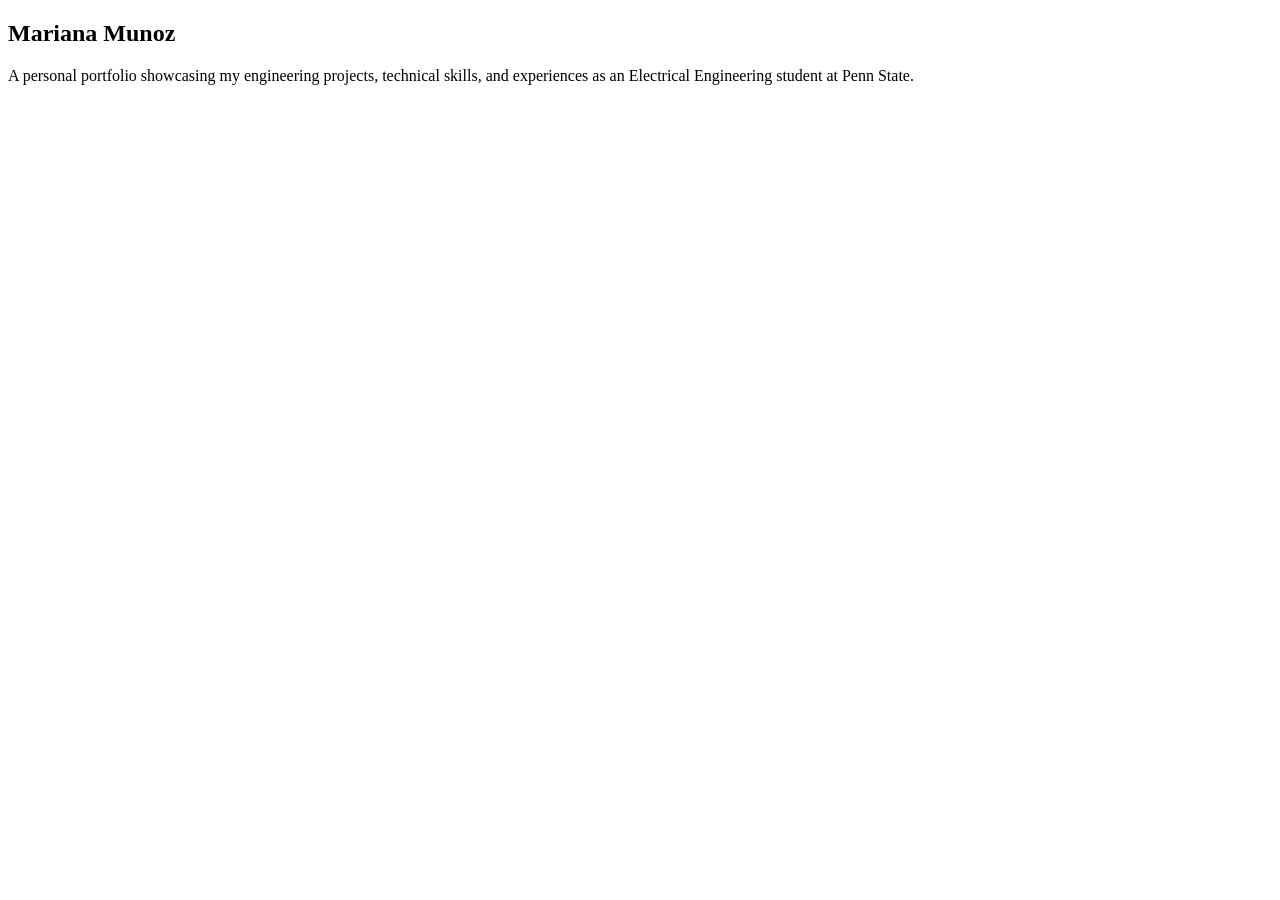
==== index.html @ e47ddd18 "Create index.html" ====
<!DOCTYPE html>
<html lang="en">
<head>
    <meta charset="UTF-8">
    <meta name="viewport" content="width=device-width, initial-scale=1.0">
    <title>Mariana Munoz | Portfolio</title>
    <link rel="stylesheet" href="style.css">
</head>

<body>
    <section class="hero">
        <h1>Mariana Munoz</h1>

        <p class="description">
            A personal portfolio showcasing my engineering
            projects, technical skills, and experiences as
            an Electrical Engineering student at Penn State.
        </p>
    </section>
</body>
</html>
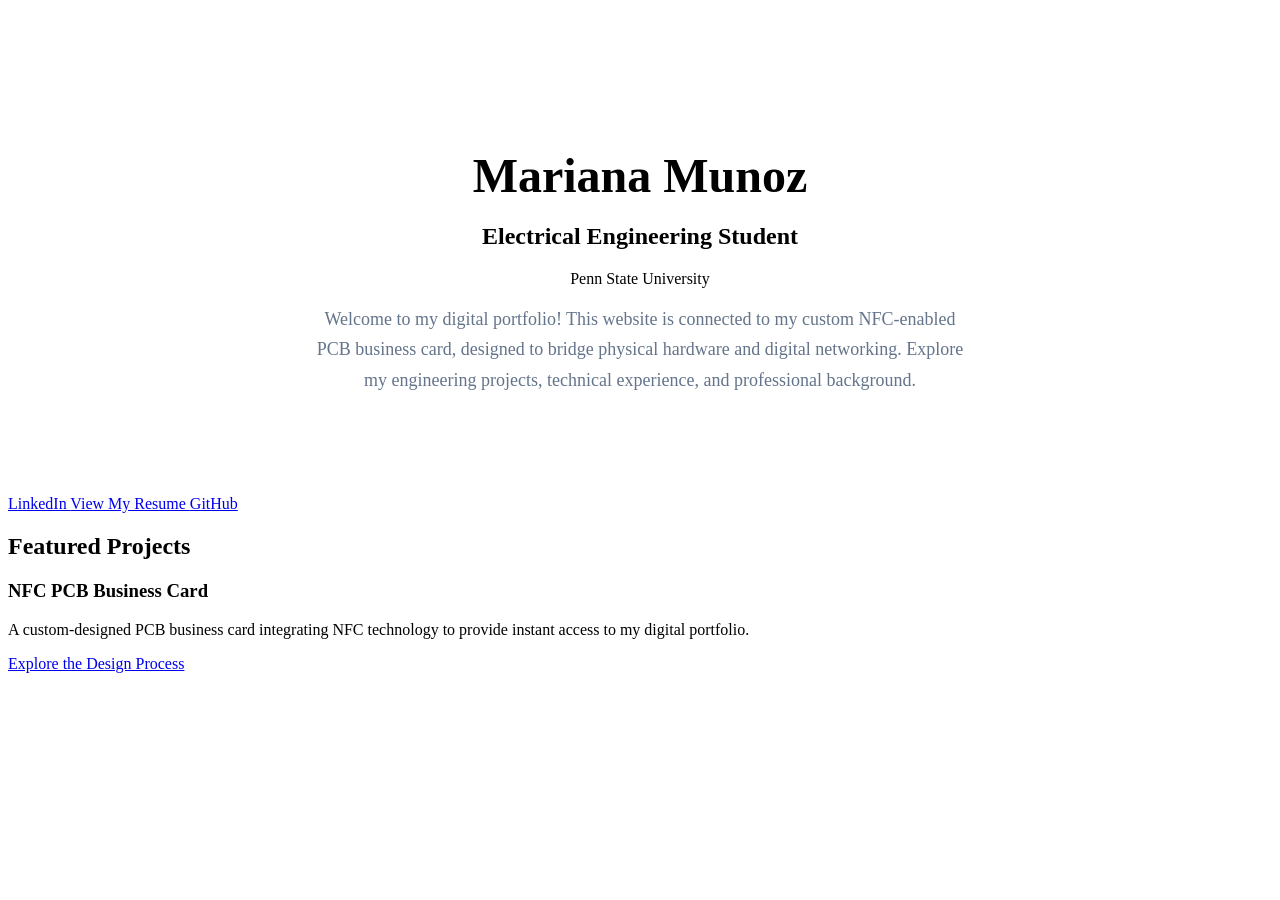
==== commit f11c4220: "Update index.html" ====
--- a/index.html
+++ b/index.html
@@ -1,21 +1,85 @@
+
 <!DOCTYPE html>
 <html lang="en">
+
 <head>
     <meta charset="UTF-8">
     <meta name="viewport" content="width=device-width, initial-scale=1.0">
-    <title>Mariana Munoz | Portfolio</title>
+
+    <title>Mariana Munoz | Engineering Portfolio</title>
+
     <link rel="stylesheet" href="style.css">
 </head>
 
 <body>
-    <section class="hero">
-        <h1>Mariana Munoz</h1>
 
-        <p class="description">
-            A personal portfolio showcasing my engineering
-            projects, technical skills, and experiences as
-            an Electrical Engineering student at Penn State.
-        </p>
-    </section>
+    <main class="container">
+
+        <!-- Introduction -->
+        <section class="hero">
+            <h1>Mariana Munoz</h1>
+
+            <h2>Electrical Engineering Student</h2>
+
+            <p class="university">Penn State University</p>
+
+            <p class="description">
+                Welcome to my digital portfolio! This website
+                is connected to my custom NFC-enabled PCB business
+                card, designed to bridge physical hardware and
+                digital networking. Explore my engineering projects,
+                technical experience, and professional background.
+            </p>
+        </section>
+
+        <!-- Professional Links -->
+        <section class="links">
+
+            <a href="YOUR_LINKEDIN_URL"
+               class="button primary"
+               target="_blank"
+               rel="noopener noreferrer">
+                LinkedIn
+            </a>
+
+            <a href="resume.pdf"
+               class="button"
+               target="_blank"
+               rel="noopener noreferrer">
+                View My Resume
+            </a>
+
+            <a href="https://github.com/marianamunoz-eng"
+               class="button"
+               target="_blank"
+               rel="noopener noreferrer">
+                GitHub
+            </a>
+
+        </section>
+
+        <!-- Projects -->
+        <section class="projects">
+
+            <h2>Featured Projects</h2>
+
+            <article class="project-card">
+                <h3>NFC PCB Business Card</h3>
+
+                <p>
+                    A custom-designed PCB business card
+                    integrating NFC technology to provide
+                    instant access to my digital portfolio.
+                </p>
+
+                <a href="projects.html">
+                    Explore the Design Process
+                </a>
+            </article>
+
+        </section>
+
+    </main>
+
 </body>
 </html>
--- a/style.css
+++ b/style.css
@@ -0,0 +1,17 @@
+.hero {
+    text-align: center;
+    padding: 100px 20px;
+}
+
+.hero h1 {
+    font-size: 48px;
+    margin-bottom: 15px;
+}
+
+.description {
+    font-size: 18px;
+    color: #64748b;
+    max-width: 650px;
+    margin: 0 auto;
+    line-height: 1.7;
+}
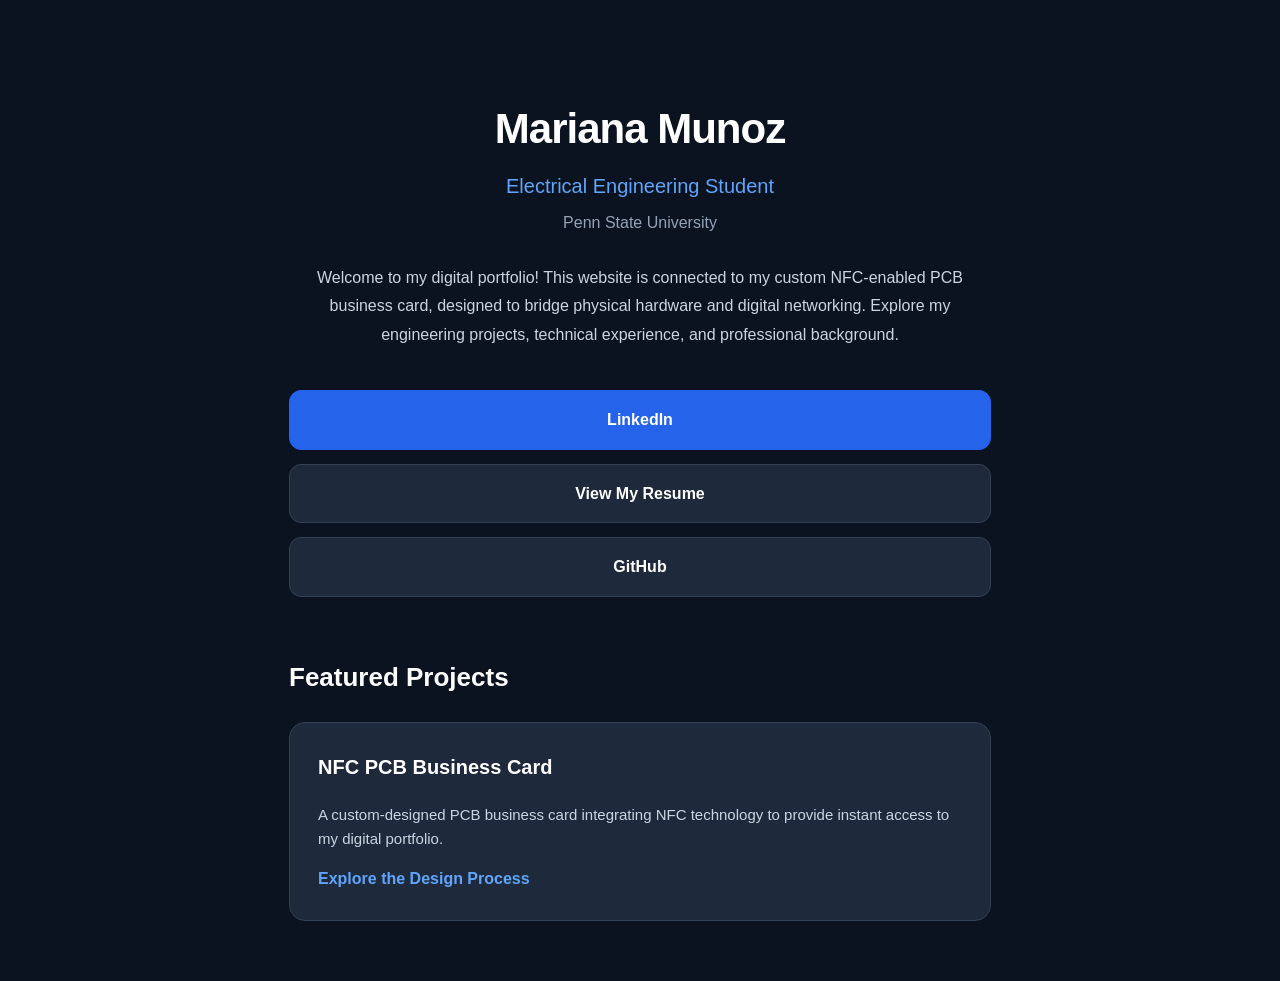
==== commit ad0568f2: "Update index.html" ====
--- a/index.html
+++ b/index.html
@@ -35,7 +35,7 @@
         <!-- Professional Links -->
         <section class="links">
 
-            <a href="YOUR_LINKEDIN_URL"
+            <a href="www.linkedin.com/in/marianamunozmendes"
                class="button primary"
                target="_blank"
                rel="noopener noreferrer">
--- a/style.css
+++ b/style.css
@@ -1,17 +1,156 @@
+
+/* GENERAL WEBSITE STYLING */
+
+* {
+    box-sizing: border-box;
+}
+
+body {
+    margin: 0;
+    padding: 0;
+    font-family: Arial, sans-serif;
+    background-color: #0b1220;
+    color: #ffffff;
+    line-height: 1.6;
+}
+
+/* MAIN CONTAINER */
+
+.container {
+    max-width: 750px;
+    margin: 0 auto;
+    padding: 60px 24px;
+}
+
+/* INTRODUCTION */
+
 .hero {
     text-align: center;
-    padding: 100px 20px;
+    margin-bottom: 40px;
 }
 
 .hero h1 {
-    font-size: 48px;
-    margin-bottom: 15px;
+    font-size: 42px;
+    margin-bottom: 8px;
+    letter-spacing: -1px;
+}
+
+.hero h2 {
+    font-size: 20px;
+    color: #60a5fa;
+    font-weight: 500;
+    margin: 0;
+}
+
+.university {
+    color: #94a3b8;
+    font-size: 16px;
+    margin-top: 8px;
 }
 
 .description {
-    font-size: 18px;
-    color: #64748b;
-    max-width: 650px;
-    margin: 0 auto;
-    line-height: 1.7;
+    color: #cbd5e1;
+    font-size: 16px;
+    line-height: 1.8;
+    margin-top: 28px;
 }
+
+/* PROFESSIONAL LINKS */
+
+.links {
+    display: flex;
+    flex-direction: column;
+    gap: 14px;
+    margin-bottom: 60px;
+}
+
+.button {
+    display: block;
+    padding: 16px 24px;
+    background-color: #1e293b;
+    color: white;
+    text-decoration: none;
+    text-align: center;
+    font-size: 16px;
+    font-weight: 600;
+    border: 1px solid #334155;
+    border-radius: 12px;
+    transition: all 0.3s ease;
+}
+
+.button:hover {
+    background-color: #334155;
+    transform: translateY(-3px);
+}
+
+.button.primary {
+    background-color: #2563eb;
+    border-color: #2563eb;
+}
+
+.button.primary:hover {
+    background-color: #1d4ed8;
+}
+
+/* PROJECT SECTION */
+
+.projects {
+    margin-top: 40px;
+}
+
+.projects h2 {
+    font-size: 26px;
+    margin-bottom: 24px;
+}
+
+.project-card {
+    background-color: #1e293b;
+    padding: 28px;
+    border-radius: 16px;
+    border: 1px solid #334155;
+}
+
+.project-card h3 {
+    font-size: 20px;
+    margin-top: 0;
+}
+
+.project-card p {
+    color: #cbd5e1;
+    font-size: 15px;
+}
+
+.project-card a {
+    color: #60a5fa;
+    text-decoration: none;
+    font-weight: 600;
+}
+
+.project-card a:hover {
+    text-decoration: underline;
+}
+
+/* MOBILE RESPONSIVENESS */
+
+@media (max-width: 600px) {
+
+    .container {
+        padding: 45px 20px;
+    }
+
+    .hero h1 {
+        font-size: 34px;
+    }
+
+    .hero h2 {
+        font-size: 18px;
+    }
+
+    .description {
+        font-size: 15px;
+    }
+
+    .project-card {
+        padding: 22px;
+    }
+}
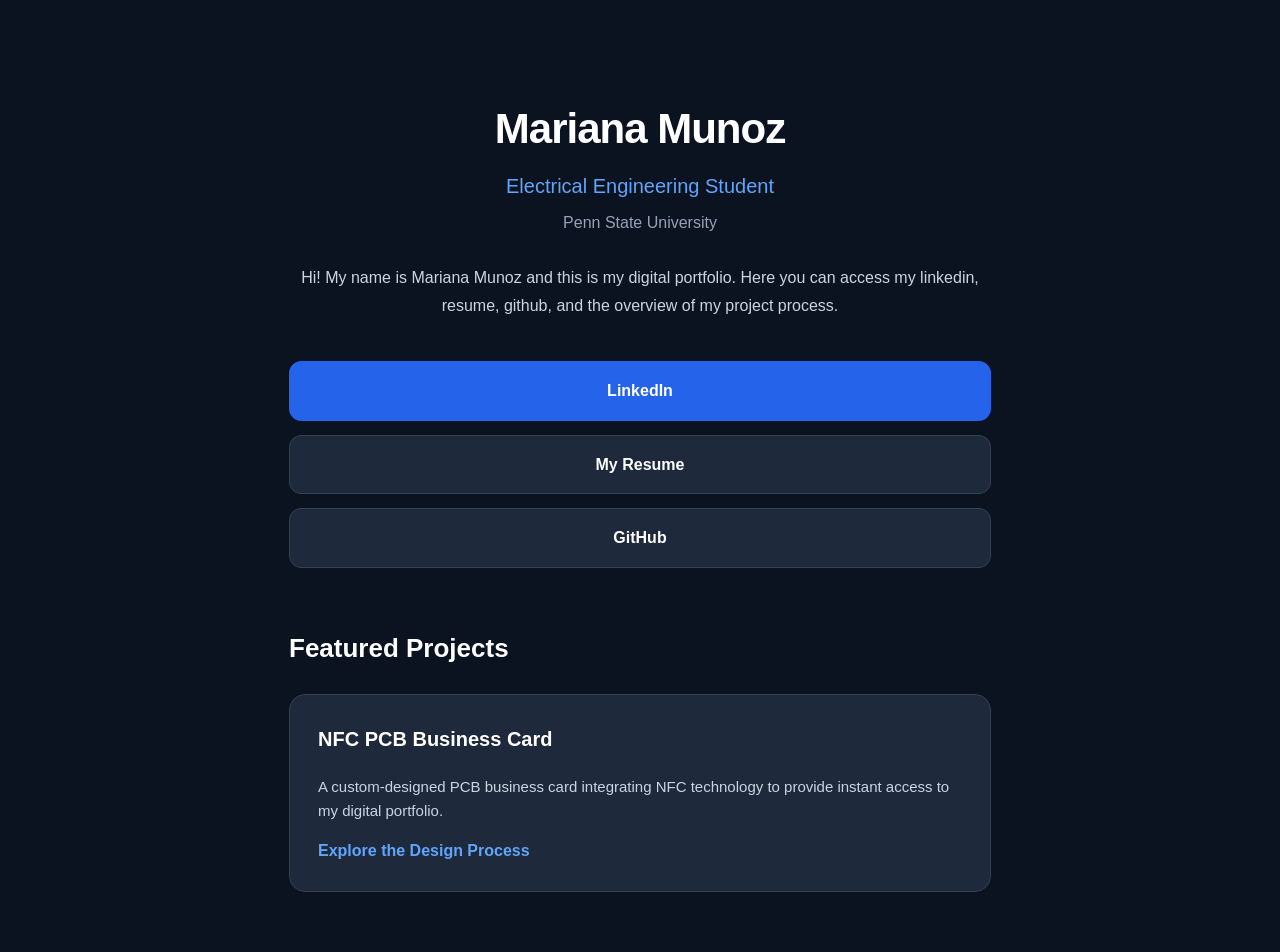
==== commit 1d9ed9f1: "Update index.html" ====
--- a/index.html
+++ b/index.html
@@ -24,29 +24,27 @@
             <p class="university">Penn State University</p>
 
             <p class="description">
-                Welcome to my digital portfolio! This website
-                is connected to my custom NFC-enabled PCB business
-                card, designed to bridge physical hardware and
-                digital networking. Explore my engineering projects,
-                technical experience, and professional background.
+                Hi! My name is Mariana Munoz and this is my digital
+                portfolio. Here you can access my linkedin, resume,
+                github, and the overview of my project process.
             </p>
         </section>
 
         <!-- Professional Links -->
         <section class="links">
 
-            <a href="www.linkedin.com/in/marianamunozmendes"
+            <a href="linkedin.com/in/marianamunozmendes"
                class="button primary"
                target="_blank"
                rel="noopener noreferrer">
                 LinkedIn
             </a>
 
-            <a href="resume.pdf"
+            <a href="resume (2).pdf"
                class="button"
                target="_blank"
                rel="noopener noreferrer">
-                View My Resume
+                My Resume
             </a>
 
             <a href="https://github.com/marianamunoz-eng"
--- a/style.css
+++ b/style.css
@@ -154,3 +154,74 @@
         padding: 22px;
     }
 }
+
+
+/* PROJECT DETAIL PAGE */
+
+.back-link {
+    display: inline-block;
+    color: #60a5fa;
+    text-decoration: none;
+    margin-bottom: 40px;
+    font-size: 15px;
+}
+
+.back-link:hover {
+    text-decoration: underline;
+}
+
+.project-header {
+    margin-bottom: 55px;
+}
+
+.project-header h1 {
+    font-size: 38px;
+    margin-bottom: 10px;
+}
+
+.project-subtitle {
+    color: #60a5fa;
+    font-size: 15px;
+    font-weight: 500;
+}
+
+.project-process h2,
+.project-outcome h2 {
+    font-size: 26px;
+    margin-bottom: 24px;
+}
+
+.process-step {
+    background-color: #1e293b;
+    border: 1px solid #334155;
+    border-radius: 14px;
+    padding: 25px;
+    margin-bottom: 18px;
+}
+
+.process-step h3 {
+    color: #60a5fa;
+    margin-top: 0;
+    font-size: 19px;
+}
+
+.process-step p,
+.project-outcome p {
+    color: #cbd5e1;
+    line-height: 1.8;
+}
+
+.project-outcome {
+    margin-top: 55px;
+    margin-bottom: 40px;
+}
+
+@media (max-width: 600px) {
+    .project-header h1 {
+        font-size: 30px;
+    }
+
+    .process-step {
+        padding: 20px;
+    }
+}
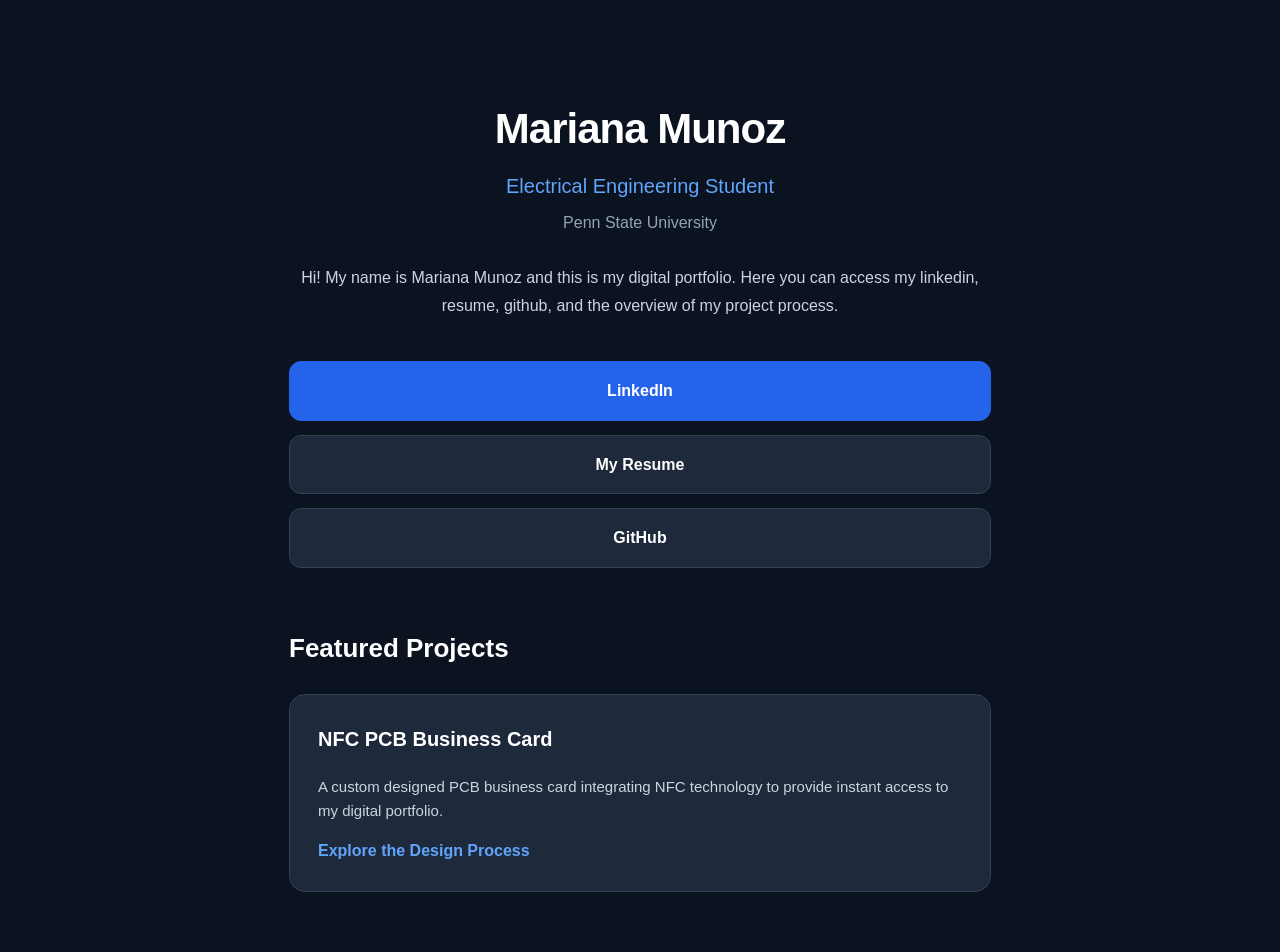
==== commit b7c43111: "Update index.html" ====
--- a/index.html
+++ b/index.html
@@ -65,7 +65,7 @@
                 <h3>NFC PCB Business Card</h3>
 
                 <p>
-                    A custom-designed PCB business card
+                    A custom designed PCB business card
                     integrating NFC technology to provide
                     instant access to my digital portfolio.
                 </p>
